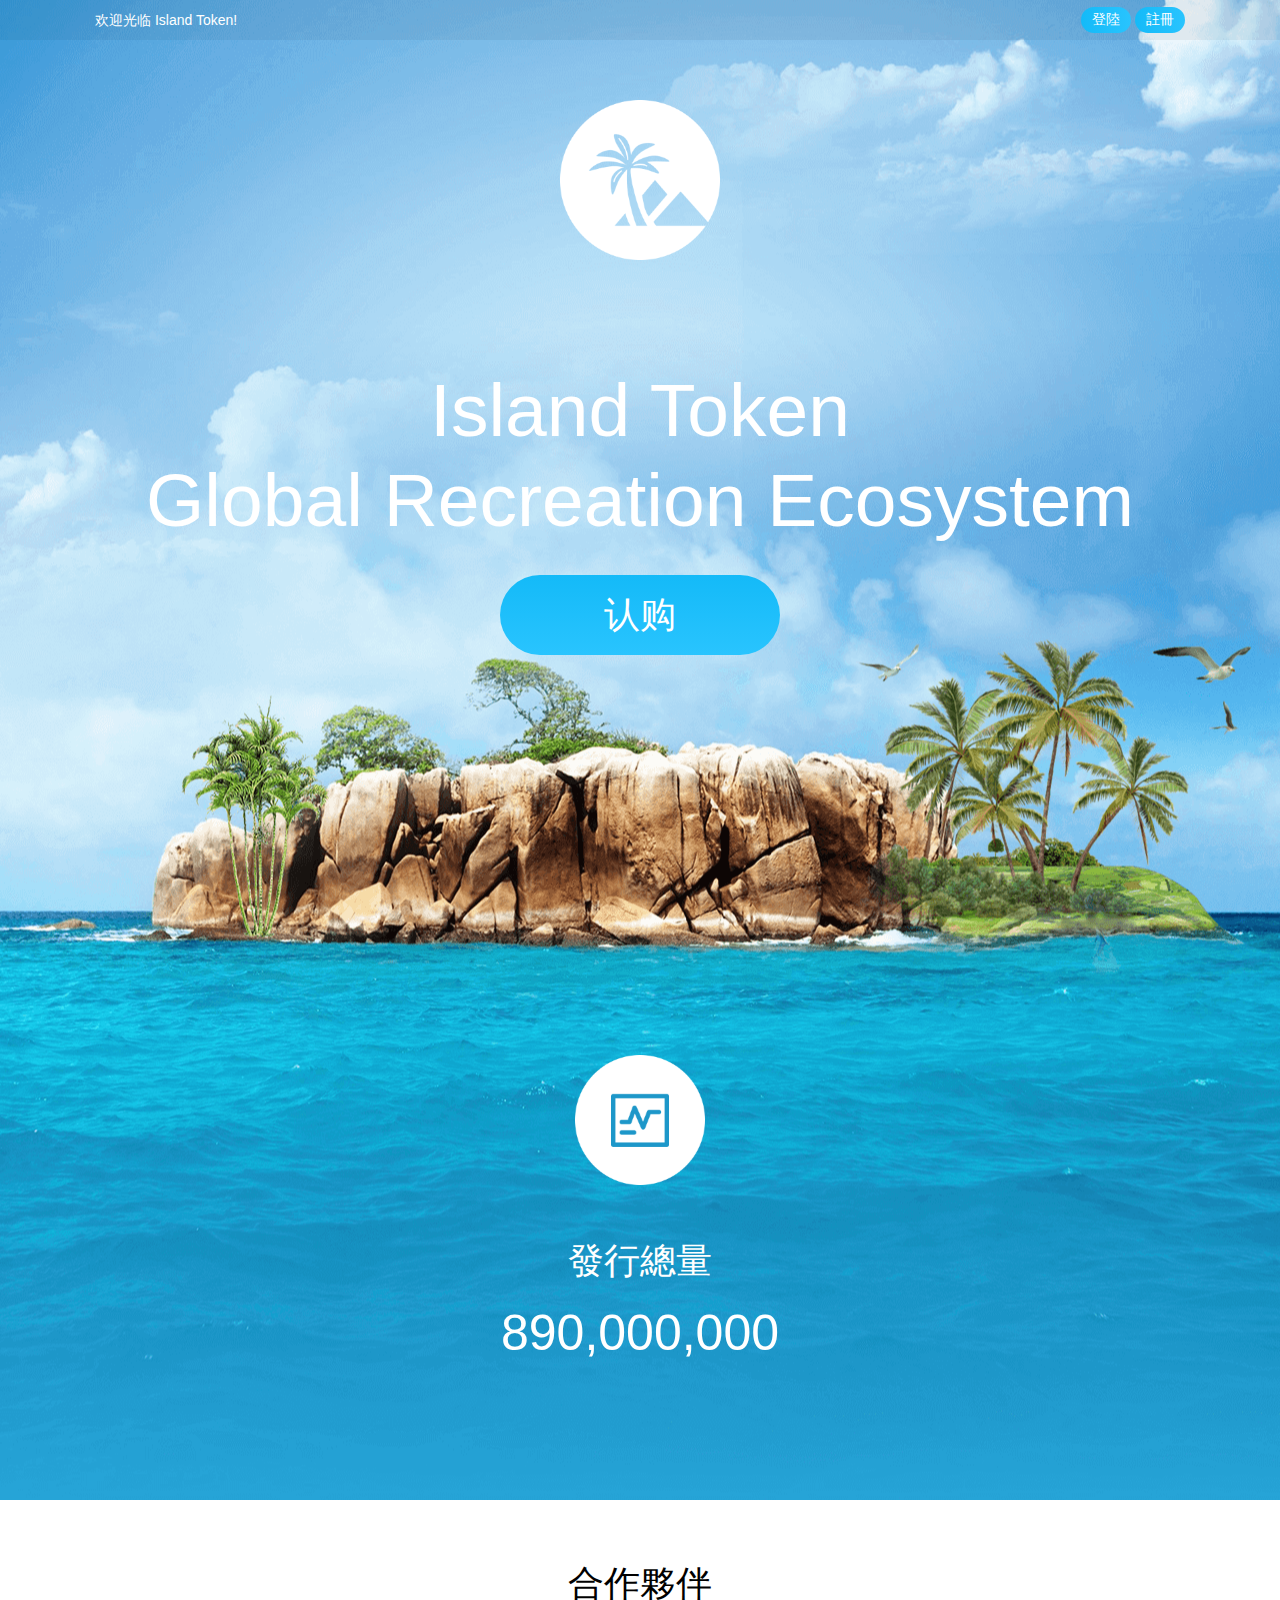
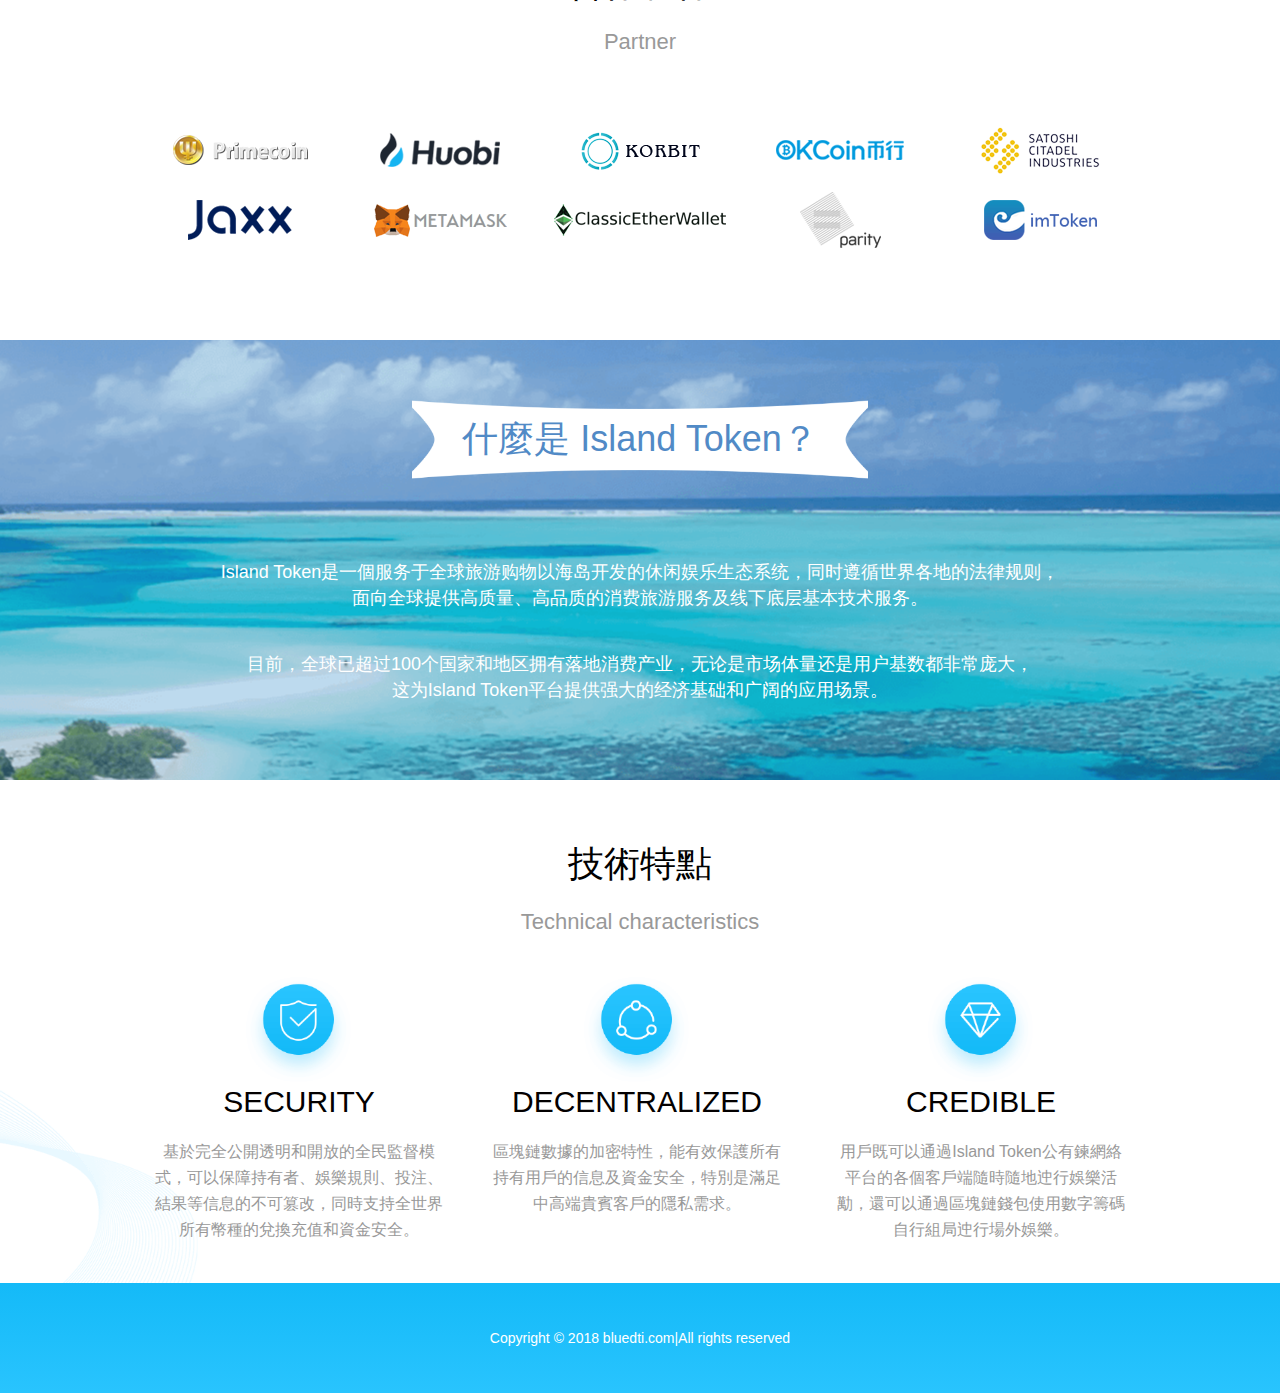
==== index.html @ f6ecfe2a "no message" ====
<!DOCTYPE html>
<html>
	<head>
		<meta charset="utf-8" />
		<title>Island Token</title>
		<link rel="stylesheet" href="css/common.css" />
		<link rel="stylesheet" href="css/index.css" />
	</head>
	<body>
		<header>
			<div class="clearfix container">
				<div class="fl">
					<span>欢迎光临 Island Token!</span>
				</div>
				<div class="fr">
					<div class="loginBefore">
						<button onclick="login()">登陸</button>
						<button onclick="register()">註冊</button>
					</div>
					<div class="loginAfter">
						<span id="userInfo">zhangsan</span>
						<button onclick="quit()">退出</button>
					</div>
				</div>
			</div>
		</header>
		<!--發行總量-->
		<section class="totalIssued">
			<div class="islandLogo">
				<img src="img/islandLogo.png">
			</div>
			<div class="islandTitle">
				<p>Island Token</p>
				<p>Global Recreation Ecosystem</p>
				<div class="subscriptionBox">
					<button onclick="subscription()">认购</button>
				</div>
			</div>
			<div class="totalNumImg">
				<img src="img/totalNum.png">
			</div>
			<div class="totalNumBox">
				<p>發行總量</p>
				<p>890,000,000</p>
			</div>
		</section>
		<!--合作夥伴  機構持有-->
		<section class="commonBox partner">
			<div class="commonBoxTitle">
				<h3 class="fontChina">合作夥伴</h3>
				<p class="fuTitle">Partner</p>
			</div>
			<div class="container dislayNone" id="hzdw">
				<div class="swiper-container">
					<div class="swiper-wrapper">
						<div class="swiper-slide">
							<img src="img/pt/gatehub@2x.png">
							<img src="img/pt/hubi.png">
							<img src="img/pt/korbit@2x.png">
							<img src="img/pt/logoNew.png">
							<img src="img/pt/sci@2x.png">
						</div>
					</div>
				</div>
				<div class="swiper-container">
					<div class="swiper-wrapper">
						<div class="swiper-slide">
							<img src="img/qb/Free-Converter.png">
							<img src="img/qb/huli.png">
							<img src="img/qb/logo-myetherwallet.png">
							<img src="img/qb/logo-small.png">
							<img src="img/qb/token-logo.png">
						</div>
					</div>
				</div>
			</div>

		</section>
		<!--介紹-->
		<section class="splitzone commonBox">
			<div class="commonBoxTitle synopsisContentTb">
				<h3 class=" fontChina colorOrigin"><a class=" synopsisContentTitle colorBlue" href="javascript:void(0);">什麼是 Island Token？</a></h3>
			</div>
			<div class="container synopsisContent">
				<p class="synopsisCon colorWhite">Island Token是一個服务于全球旅游购物以海岛开发的休闲娱乐生态系统，同时遵循世界各地的法律规则，<br>面向全球提供高质量、高品质的消费旅游服务及线下底层基本技术服务。</p>
				
				<p class="synopsisCon colorWhite">目前，全球已超过100个国家和地区拥有落地消费产业，无论是市场体量还是用户基数都非常庞大，<br>这为Island Token平台提供强大的经济基础和广阔的应用场景。</p>
			</div>
		</section>

		<!--技術特點-->
		<section class="commonBox ourValue" style="height:auto;">
			<div class="commonBoxTitle">
				<h3 class="fontChina">技術特點</h3>
				<p class="fuTitle">Technical characteristics</p>
			</div>
			<div class="container ourValueContent">
				<div class="clearfix">
					<div class="ourValueCell fl">
						<h4>
							<img src="img/security.png" />
						</h4>
						<h4>SECURITY</h4>
						<p>基於完全公開透明和開放的全民監督模式，可以保障持有者、娛樂規則、投注、結果等信息的不可篡改，同時支持全世界所有幣種的兌換充值和資金安全。</p>
					</div>
					<div class="ourValueCell fl">
						<h4>
							<img src="img/decentralized.png" />
						</h4>
						<h4>DECENTRALIZED</h4>
						<p>區塊鏈數據的加密特性，能有效保護所有持有用戶的信息及資金安全，特別是滿足中高端貴賓客戶的隱私需求。</p>
					</div>
					<div class="ourValueCell fr">
						<h4>
							<img src="img/credible.png" />
						</h4>
						<h4>CREDIBLE</h4>
						<p>用戶既可以通過Island Token公有鍊網絡平台的各個客戶端隨時隨地迚行娛樂活勱，還可以通過區塊鏈錢包使用數字籌碼自行組局迚行場外娛樂。</p>
					</div>
				</div>
			</div>
		</section>

		<footer>
			<p>Copyright © 2018 bluedti.com|All rights reserved</p>
		</footer>
		
		
		<!--彈窗-->
		<div class="propUp" id="propUp">
			
		</div>
		<script id="subsciptionHtml" type="text/html">
			<div class="loginBox subBox">
				<p>
					<img src="img/close.png" onclick="closeDailog()" />
				</p>
				<h3>请选择套餐</h3>
				<div class="packageList" id="subList">
					<div class="listCell" onclick="chooseTc(this)">
						1000
						<img src="img/choose.png">
					</div>
					<div class="listCell" onclick="chooseTc(this)">
						1000
						<img src="img/choose.png">
					</div>
					<div class="listCell"  onclick="chooseTc(this)">
						1000
						<img src="img/choose.png">
					</div>
					<div class="listCell" onclick="chooseTc(this)">
						1000
						<img src="img/choose.png">
					</div>
					<div class="listCell" onclick="chooseTc(this)">
						1000
						<img src="img/choose.png">
					</div>
					<div class="listCell" onclick="chooseTc(this)">
						1000
						<img src="img/choose.png">
					</div>
					<div class="listCell" onclick="chooseTc(this)">
						1000
						<img src="img/choose.png">
					</div>
					<div class="listCell" onclick="chooseTc(this)">
						1000
						<img src="img/choose.png">
					</div>
				</div>
				<div class="commonDiv loginBtnBox">
					<button class="chooseBtn" onclick="subsFun()">确定</button>
				</div>
			</div>
		</script>
		<!--注册-->
		<script id="righterHtml" type="text/html">
			<div class="loginBox registerBox">
				<p>
					<img src="img/close.png" onclick="closeDailog()" />
				</p>
				<h3>會員注册</h3>
				<div class="inputBox userInput">
					<input placeholder="請輸入您的用戶名" id="username">
				</div>
				<div class="inputBox pswInput">
					<input placeholder="請輸入您的密碼" type="password" id="password">
				</div>
				<div class="inputBox pswInput">
					<input placeholder="請確認您的密碼" type="password" id="surePsw">
				</div>
				<div class="inputBox userNameInput">
					<input placeholder="請輸入您的姓名" id="realname">
				</div>
				<div class="inputBox pswInput">
					<input placeholder="請確認您的手機號" id="phone">
				</div>
				<div class="inputBox codeInput">
					<input placeholder="請輸入邀請碼" id="invitationcode">
					<button onclick="checkCode()">檢驗邀請碼</button>
				</div>
				<div class="inputBox codeInput">
					<select id="place">
						<option value="">請選擇位置</option>
					</select>
				</div>
				<div class="commonDiv loginBtnBox">
					<button class="registerBtn" onclick="registerFun()">註冊</button>
				</div>
			</div>
		</script>
		<!--登陆-->
		<script id="loginHtml" type="text/html">
			<div class="loginBox">
				<p>
					<img src="img/close.png" onclick="closeDailog()" />
				</p>
				<h3>會員登陸</h3>
				<div class="inputBox userInput">
					<input placeholder="請輸入您的用戶名" id="username">
				</div>
				<div class="inputBox pswInput">
					<input placeholder="請輸入您的密碼" type="password" id="password">
				</div>
				<div class="inputBox codeInput">
					<input placeholder="請輸入您的驗證碼" id="verCode">
					<img id="code" onclick="getVerifyCode()">
				</div>
				<p class="commonDiv fogetLink"><a onclick="register()">立即注册</a></p>
				<div class="commonDiv loginBtnBox">
					<button class="registerBtn" onclick="loginFun()">登陸</button>
				</div>
			</div>
		</script>
		<script src="js/jquery-1.9.1.js"></script>
		<script src="js/index.js"></script>
	</body>
</html>
---- css/common.css ----
@charset "utf-8";
body, p,div, dl, dt, dd, ul, ol, li, h1, h2, h3, h4, h5, h6, pre, code, form, fieldset, legend, input, button, textarea, p, blockquote, th, td { margin: 0; padding: 0;  font-family: "arial"; }
fieldset, img{
    margin:0; padding:0;
    }
body, div, dl, dt, dd, ul, ol, li, h1, h2, h3, h4, h5, h6, pre, code, form, fieldset, legend, input, button, textarea, p, blockquote, th, td { margin: 0; padding: 0;  font-family: "arial"; }
fieldset, img { border: 0; }
ul, ol, li { list-style: none; font-family:'Microsoft YaHei'; }

/* remember to define focus styles! */
:focus { outline: 0; }
address, caption, cite, code, dfn, em, strong, th, var, optgroup { font-style: normal; font-weight: normal; }
h1, h2, h3, h4, h5, h6 { font-size: 100%; font-weight: normal; }
abbr, acronym { border: 0; font-variant: normal; }
input, button, textarea, select, optgroup, option { font-family: inherit; font-size: inherit; font-style: inherit; font-weight: inherit; background-color: #fff; border: none;}
code, kbd, samp, tt { font-size: 100%; }
a{text-decoration:none;}
a:hover{
    text-decoration: none;
}
/*@purpose To enable resizing for IE */
/*@branch For IE6-Win, IE7-Win */
input, button, textarea{ *font-size: 100%;}
ol, ul { list-style: none; }

/* tables still need 'cellspacing="0"' in the markup */
table,tr,td { border-collapse: collapse; border-spacing: 0; margin:0;padding:0;}
caption, th { text-align: left; }
sup, sub { font-size: 100%; vertical-align: baseline; }

/* remember to highlight anchors and inserts somehow! */
blockquote, q { quotes: none; }
blockquote:before, blockquote:after, q:before, q:after { content: ''; content: none; }

/**Common Css**/
.fr { float: right; *display: inline;}
.fl { float: left; *display: inline;}
/*文本超出显示省略号*/
.ehn, .otw, .tow { text-overflow: ellipsis; overflow: hidden; white-space: nowrap; }
/*清除浮动*/
.clearfix { clear: both; *zoom:1;}
.clearfix:after { display: block; clear: both; content: "\0020"; visibility: hidden; height: 0; }
fieldset,img{border:0;}
ol,ul{list-style:none;}
a{text-decoration:none;}
h1,h2,h3{font-weight:normal;}
input{outline:none;}
table{border-collapse:collapse;}
.wrapper{text-align:center;border-radius:4px;padding:80px 0; width:960px;margin:20px auto;background:#fff;position:relative;}
.wrapper h2{font-size:26px; color:#fff;}
#recodeTab, #showBit{width:92%;margin:40px auto 0 auto;}
#recodeTab thead tr, #showBit thead tr{background:#f88b30;color:#fff;font-size:16px;}
#recodeTab tr{height:50px;line-height:50px;border-bottom:1px solid #de7c2c;}
#recodeTab tbody tr,#showBit tbody tr{font-size:14px;color:#fff;}
#recodeTab tbody tr:nth-child(even){background:#f8f8f8;}
.modifyBtn{font-size:14px;color:#f88a2f;height:25px;padding:5px 14px;border:1px solid #f88a2f;border-radius:18px;cursor:pointer;}
a.modifyBtn:hover{color:#fff;background:#f88b30;}
.pageList{margin-top:20px;}
.pageList a,.pageList span{cursor:pointer;display:inline-block;font-size:12px;margin-right:5px;border:1px solid #999999;color:#000;padding:5px 8px;border-radius:4px;}
.pageList a.active{color:#fff;background:#f88a2f;border:1px solid #f88a2f;}
.formWrap{width:600px;margin:0 auto;}
.formWrap p{text-align:left;border-radius:18px;border:1px solid #ee852e;padding:10px 20px;margin-top:10px;color:#fff;}
.formWrap input {outline:none;background:transparent;border:none;min-width:300px;color:#fff;}
.wrapper1{width:690px;}
.wrapper1 .formWrap{width:380px;}
.wrapper1 .formWrap input{min-width:200px;}
.wrapper1 .formWrap p{padding:10px;}
.wrapper1 img{vertical-align: middle;}
.submit{font-size:18px;border-radius:18px;display:block;color:#fff;background:#f88a2f;height:50px;line-height:50px;margin:20px auto 0 auto;width:380px;cursor:pointer;}
a.submit:hover{background:#f88b30;}
.login,.register,.subscription,.recode,.Recharge,.walletDiv,#bitCoin{display:none;position:absolute;left:50%;transform:translateX(-50%);margin:0 auto;}
.login,.register,.Recharge,.walletDiv{top:106px;background:url('../img/bgLogin.png') no-repeat;}
.subscription,.recode{top:164px;background:url('../img/bgRecord.png') no-repeat;}
.subscription,#bitCode,.recode,#bitCoin{
	background: -moz-linear-gradient(top, #f88a30 0%, #0f0918 100%);
    background: -webkit-gradient(linear, left top, left bottom, color-stop(0%,#f88a30), color-stop(100%,#0f0918));
    background: -webkit-linear-gradient(top, #f88a30 0%,#0f0918 100%);
    background: -o-linear-gradient(top, #f88a30 0%,#0f0918 100%);
    background: -ms-linear-gradient(top, #f88a30 0%,#0f0918 100%);
	background: linear-gradient(to bottom, #f88a30 0%,#0f0918 100%);
	
}
.close{display:block;position:absolute;right:20px;top:20px;width:30px;height:30px;background:url('../img/closeX.png') no-repeat;}
.wrapper1 .formWrap input#verificationCode1, .wrapper1 .formWrap input#verificationCode2{min-width:100px;width:204px;}
#validateCodeImg1{width:50px;}
@media screen and (max-width: 1000px) {
    .wrapper{width:90%;}
    .formWrap{width:80%;}
    .wrapper1{width:80%;}
    .wrapper1 .formWrap{width:60%;}
    .formWrap input{min-width:0;}
    .wrapper1 .formWrap input{min-width:0;}
    .wrapper1 .formWrap input#verificationCode1, .wrapper1 .formWrap input#verificationCode2{min-width:0;width:auto;}
    .submit{width:auto;}
    .onlineSection p{margin-left:0;}
    .col2 div{display:block;}
    .futureInfoBox p:first-child{margin-top:0;}
}
.logo{padding:10px 0;}
img{vertical-align: middle;}
.detailHeader{height:100px;background:#281004;}
.back{color:#fff;margin-left:20px;display:inline-block;border:2px solid #3b251b;border-radius:16px;padding:6px 10px;font-size:16px;}
.back img{margin-right:4px;}
.sectionWrap{max-width:1000px;margin:30px auto 60px auto;text-align:center;}
.applicationTitle{color:#f88a2f;font-size:38px;text-align:center;margin-top:80px;margin-bottom:60px;}
.applicationTitle:after{width:172px;height:20px;content:"";background:url('../img/titleRight.png') no-repeat;display:inline-block;}
.applicationTitle:before{width:172px;height:20px;content:"";background:url('../img/titleLeft.jpg') no-repeat;display:inline-block;}
.titleBox{text-align:left;margin-bottom:40px;}
.titleBox p{color:#666;font-size:18px;}
.titleBox h3{font-size:30px;}
.onlineSection{background:url('../img/onlineBg.jpg') no-repeat;height:220px;}
.mt40{margin-top:40px;}
.mt20{margin-top:20px;}
.f16{font-size:16px;}
.fWhite{color:#fff;}
.onlineSection p{margin-left:340px;color:#fff;max-width:600px;text-align:left;}
.onlineSection p:first-child{font-size:18px;padding-top:60px;}
.onlineSection p.enSize,.enSize{font-size:12px;color:#999;line-height:20px;}
.littleSection{font-size:18px;color:#333;margin-top:40px;}
.col2:after{content:"";display:block;height:1px;clear:both;}
.col2 div{display:inline-block;vertical-align:top;}
.futureImgBox{width:490px;}
.futureImgBox img{width:100%;}
.futureInfoBox{max-width:460px;margin-left:20px;text-align:left;}
.futureInfoBox p:first-child{font-size:16px;margin-top:60px;}
.entertainmentSection{background:url('../img/entertainmentBg.jpg') no-repeat;height:370px;}
.bitInfoBox{max-width:300px;margin-left:20px;margin-top:60px;}
.bitInfoBox p:not(:first-child){text-align:left;}
.bitInfoBox p:nth-child(2){color:#fff;font-size:14px;}
.introBox{max-width:600px;margin-top:70px;margin-left:40px;}
.introBox p{text-align:left;}
.introBox p:first-child{font-size:16px;color:#fff;}
.industryBox{max-width:490px;}
.industrySection>div:last-child{margin-left:20px;}
.industryBox p{text-align:left;}
.industryBox1{background:url('../img/industryBg3.jpg') no-repeat;height:220px;margin-top:40px;}
.industryBox1 p{max-width:710px;text-align:center;margin:0 auto;}
.industryBox1 p:first-child{color:#fff;padding-top:80px;font-size:16px;}
.singleBox{max-width:320px;margin-top:40px;}
.singleBox>div{display:inline-block;vertical-align:top;}
.iconBox{max-width:70px;margin-right:20px;}
.iconInfoBox{max-width:230px;text-align:left;}
.iconInfoBox p:first-child{font-size:24px;}
.iconInfoBox p:last-child{font-size:16px;color:#999;}
.offilineSection div{display:inline-block;position:relative;margin-top:10px;text-align:center;}
.spanLine p{position:absolute;bottom:6px;color:#fff;left:50%;transform:translateX(-50%);}
/* 20180330 */
.topNav{display:inline-block;margin-right:80px;margin-top:38px;margin-left:60px;}
.topNav a{color:#fff;display:inline-block;min-width:100px;text-align:center;font-size:16px;}
.topNav a.curActive{color:#f88a2f;border-bottom:1px solid #f88a2f;padding-bottom:40px;}
/* 落地场地 */
.landBg{background:url('../images/landBg.png') no-repeat #521501;}
.opacityBg{background:rgba(40,16,4,0.5);}
.placeBox{background:rgba(0,0,0,0.5);padding:10px 20px 40px 20px;}
.placeTitle{font-size:24px;color:#f88a2f;}
.blockBox{display:flex;justify-content:space-between;flex-wrap:wrap;margin-top:20px;}
.blockList{box-sizing:border-box;color:#fff;text-align:left;background:rgba(52,22,13,0.5);border:1px solid #3c1f16;padding:10px 20px;margin-top:10px;}
.blockList h3{color:#dac896;font-size:16px;border-bottom:1px solid #dac896;padding-bottom:10px;}
.blockList p{margin-top:10px;padding-right:40px;box-sizing:border-box;}
.blockList p img{margin-right:6px;}
#currency option{background:transparent;padding:10px;}
#bitCode{display:none;}
#bitCode h3,#bitCode span{color:#fff;}
#bitCode{
			width:100%;
			box-sizing:border-box;
			padding: 100px 60px 50px 40px;
			border: 2px solid #F88A2F;
			border-radius: 10px;
			/* background-color: rgba(0,0,0,0.6); */
			margin-bottom: 50px;
			position:absolute;
			z-index:9999;
			top:100px;
			text-align:center;
		}
#bitCode p{width:auto;display:none;margin-top:10px;}
#bitCode img{width:200px;height:200px;}
.rentalBtn{
 	height: 40px;
    width: 160px;
    border-radius: 20px;
    cursor: pointer;
    border: 2px solid #F88A2F;
    color: #F88A2F;
    background: transparent;
    margin-right: 10px;
    margin-top:20px;
 }
---- css/index.css ----
.colorOrigin{
	color: #f88a2f;
}
.colorWhite{
	color: white;
}
.bgOrigin{
	background: #f88a2f;
}
.bgWhite{
	background: rgba(247,140,47,0.1);
	border:2px solid #f88a2f;
}
.colorBlue{
	color: #518AC6;
}
/*header*/
header{
	background: rgba(0,0,0,0.05);
	height: 40px;
	color: #fff;
	position: absolute;
	top: 0;
	left: 50%;
	width: 100%;
    transform: translateX(-50%);
}
header .fl{
	line-height: 40px;
	font-size: 14px;
}
.loginAfter,.loginBefore{
	display: none;
}
.loginBefore{
	font-size: 14px;
}
.loginBefore button,.loginAfter button{
	display: inline-block;
	color: #fff;
	width: 50px;
	height: 26px;
	cursor: pointer;
	margin-top: 7px;
	border-radius: 13px;
	background: linear-gradient(to right,#14BAF8,#29C4FE);
}
.loginAfter span{
	display: inline-block;
	color: #fff;
	line-height: 40px;
}
.container{
	width: 1090px;
	margin: 0 auto;
}
.partner .container{
	width: 1200px;
}
.btn{
	background: #f88a2f;
	font-size: 18px;
	cursor: pointer;
}
.loginBtn{
	height: 30px;
	width: 120px;
	border-radius: 15px;
	color: #fff;
	margin-top: 34px;
}
.loginWord{
	line-height: 70px;
	font-size: 18px;
	display: inline-block;
}


/*synopsis*/
.commonBox{
	width: 100%;
	height: 440px;
	background-size: cover;
}
.commonBoxTitle{
	text-align: center;
}
.commonBoxTitle h3{
	font-family: arial;
	font-size: 36px;
	padding-top: 60px;
	padding-bottom: 20px;
}
.commonBoxTitle p{
	/*width: 100px;
	height: 3px;
	background: #f88a2f;*/
	text-align: center;
	color: #999;
	font-size: 22px;
	/*transform: translateX(-50%);
    margin-left: 50%;*/
}
.synopsisContentTb,.partner .commonBoxTitle{
	margin-bottom: 60px;
}
.synopsisContentTb p.fuTitle{
	
}
/*total issued*/
.totalIssued{
	background: url(../img/bannerIndex.png) no-repeat center;
	height: 1500px;
}
.islandLogo{
	margin: 0px auto;
	text-align: center;
	padding-top: 100px;
}
.islandLogo img{
	width: 160px;
}
.islandTitle{
	margin-top: 105px;
	text-align: center;
}
.islandTitle p{
	font-size: 75px;
	line-height: 90px;
	color: #fff;
	min-width: 1000px;
	text-align: center;
}
.islandTitle .subscriptionBox{
	margin-top: 30px;
	text-align: center;
}
.islandTitle .subscriptionBox button{
	width: 280px;
	height: 80px;
	outline: none;
	border: none;
	font-size: 36px;
	color: #fff;
	cursor: pointer;
	border-radius: 40px;
	background: linear-gradient(to bottom, #14BAF8, #29C4FE);
}
.totalNumImg{
	margin-top: 400px;
	text-align: center;
}
.totalNumImg img{
	width: 130px;
}
.totalNumBox{
	margin-top: 40px;
	text-align: center;
	color: #fff;
}
.totalNumBox p{
	font-size: 36px;
	line-height: 72px;
}
.totalNumBox p:last-of-type{
	font-size: 50px;
}
.synopsis{
	background: url(../img/synopsis.jpg) no-repeat center;
}
.synopsisCon{
	font-size: 18px;
	text-align: center;
	line-height: 26px;
}
.synopsisContent .synopsisCon:first-child{
	padding-bottom: 40px;
}
.ourValue{
	background: url(../img/value.jpg) no-repeat center;
}
.ourValueContent .clearfix{
	padding: 40px 60px;
}
.ourValueCell{
	width: 288px;
}
.ourValueCell h4{
	text-align: center;
	font-size: 30px;
	margin-bottom: 20px;
	color: #030000;
	
}
.ourValueCell h4:first-child{
	margin-bottom: 0px;
}
.ourValueCell h4 img{
	width: 110px;
}
.ourValueCell p{
	text-align: center;
	font-size: 16px;
	line-height: 26px;
	color: #999;
}
.ourValueCell h5{
	text-align: center;
	font-size: 16px;
	line-height: 26px;
}
.ourValueCell h3,.ourValueCell span{
	text-align: center;
	font-size: 40px;
	line-height: 50px;
	border: 2px solid;
	border-radius: 25px;
    height: 50px;
    margin-bottom: 40px;
}
.ourValueCell span{
	padding-left: 20px;
	padding-right: 20px;
	display: inline-block;
	margin-bottom: 60px;
}
.ourValueContent .fl{
	margin-right: 50px;
}
.overview{
	background: url(../img/data.jpg) no-repeat center;
	background-size: cover;
}
.splitzone{
	background: url(../img/splitzone.jpg) no-repeat center;
}
.splitzoneBtn{
	text-align: center;
	padding-top: 160px;
}
.splitzoneBtn a{
	width: 300px;
	background: #000;
	height: 72px;
	border-radius: 40px;
	padding-top: 8px;
	display: inline-block;
}
.splitzoneBtnTitle{
	font-size: 36px;
}
.splitzoneBtnBody{
	font-size: 16px;
}
.synopsisContentTb p{
	background: #fff;
}
.synopsisContentTitle{
	display: inline-block;
    padding: 15px 50px;
    background: url(../img/linkBg.png) no-repeat center;
    background-size: cover;
}
.cooperative{
	background-color: #fff;
}
/*footer*/
footer{
	height: 110px;
	background: linear-gradient(to bottom, #14BAF8, #29C4FE);
}
footer p{
	line-height: 110px;
	color: #fff;
	font-size: 14px;
	text-align: center;
}

.textLeft{
	text-align: left!important;
}

.cooperativeBox img{
	height: 70px;
}
.cooperativeBox{
	width: 1000px;
}


.orangellow.button {
	animation-name: orangellowPulse;
	animation-duration: 1s;
	animation-iteration-count: infinite;
    -webkit-animation-name: orangellowPulse;
    -webkit-animation-duration: 1s;
    -webkit-animation-iteration-count: infinite;
}

@keyframes orangellowPulse{
	0% {
	    background-color: #fc9200;
	    -webkit-box-shadow: 0 0 9px #333;
	}
	50% {
	    background-color: #ffb515;
	    -webkit-box-shadow: 0 0 18px #ffb515;
	}
	
	100% {
	    background-color: #fc9200;
	    -webkit-box-shadow: 0 0 9px #333;
	}
}

.bb, .bb::before, .bb::after {
		  position: absolute;
		  top: 0;
		  bottom: 0;
		  left: 0;
		  right: 0;
		}
		.bb::before, .bb::after {
		  content: '';
		  z-index: -1;
		  margin: -5%;
		  color: #FFB515;
		  box-shadow: inset 0 0 0 2px;
		  animation: clipMe 8s linear infinite;
		}
		.bb::before {
		  animation-delay: -4s;
		}

@keyframes clipMe {
		  0%, 100% {
		    clip: rect(0px, 220.0px, 2px, 0px);
		  }
		  25% {
		    clip: rect(0px, 2px, 220.0px, 0px);
		  }
		  50% {
		    clip: rect(0px, 220.0px, 0px, 0px);
		  }
		  75% {
		    clip: rect(0px, 220.0px, 220.0px, 218.0px);
		  }
		}
		


.imgDemo {position:relative;}
.img1,.img2{position:absolute;}
.img1{top:60px;left: calc(50% - 95px);transform: translateX(-50%);animation:mymove 5s linear infinite;}
.img2{top:110px;left: 50%;transform: translateX(-50%);}
.img3{top: 0;}
.img4{top: 50px;}
@keyframes mymove{
	0% {
		-webkit-transform: rotate(0deg);
		transform: rotate(0deg);
	}
	100% {
		-webkit-transform: rotate(360deg);
		transform: rotate(360deg);
	}
}

.scckj{
	background: url(../img/price.png) no-repeat;
	width: 200px;
	height: 102px;
	margin-top: 40px;
}
.ltEnter{
	background: url(../img/enter.png) no-repeat;
	width: 200px;
	height: 43px;	
	margin-top: 50px;
}

.picMove{
	width: 200px;
	/*height: 70px;*/
	overflow: hidden;
	
}
.picMoveBox{
	width: 200px;
	/*animation: picMove 3s linear infinite;*/
}
.picMoveBox img{
	/*float: left;*/
}

@keyframes picMove{
	0% {

		-webkit-transform: translateX(0px);

	}	
	25% {
		transform: translateX(-200px);
	}
	50% {
		transform: translateX(-400px);
	}
	75% {
		transform: translateX(-200px);
	}
	100% {

		-webkit-transform: translateX(0px);

	}
}

#tabList{margin:0 5% 0 5%;position:absolute;text-align:center;width:90%;}
#tabList thead{background:rgb(50,50,50);color: #fff;}
#tabList thead tr{line-height: 40px;}
#tabList td{border: 5px solid #fff;}
#tabList tbody tr{margin-top: 10px;line-height: 35px;}
#demo{position:relative;width:1000px;margin:0 auto;margin-top: 25px;}
#demo #pre{position:absolute;left:0;top:100px;display: none;}
#demo #next{position:absolute;right:0;top:100px;display: none;}
#tbodyInfo tr{background:#ceced1;color: #ceced1;}
.colorTab{color: rgb(50,50,50);}
.jgcyDetail{
	background: #F88A2F;
}
.spanBtn{
	display: inline-block;
	padding: 2px 20px;
	margin-left: 10px;
	margin-right: 10px;
	line-height: 50px;
	border-radius: 25px;
	cursor: pointer;
}
.activeBtn{
	color: #fff;
	background: #F88A2F;
}
.dask{
	position: absolute;
	width: 890px;
	height: 155px;
	background: rgba(0,0,0,0.8);
	left: 55px;
    top: 50px;
    text-align: center;
    padding-top: 45px;
}
.timeJg{
	display: inline-block;
	vertical-align: top;
	margin-left: 25px;
}
.timeJg .timeJgW{
	font-size: 16px;
	line-height: 26px;
}
.timeJg .timeJgN{
	font-size: 40px;
	display: inline-block;
	border: 2px solid #F88A2F;
	padding: 2px 10px;
	border-radius: 25px;
}

.swiper-slide img{
	float: left;
}
.swiper-container{
	padding-left: 100px;
}
.priceJg{
	font-size: 16px;
}


@media only screen and (max-width: 1200px) {
	.container{
		width: 100%!important;
	}
	.swiper-container{
		padding-left: 0px;
	}
	.ourValueContent .clearfix{
		padding: 10px auto;
	}
	.ourValueContent .fl{
		margin-right:5%;
	}
	.ourValueCell{
		width: 30%;
	}
	.boxScreenBody{
		width: 50%;
	}
	.screenDisplay{
		display: none;
	}
	.swiper-slide img{
		width: 20%;
	}
	.dask{
		width: 89%;
	}
	.ltEnter{
		margin-right: 5%;
	}
	.scckj{
		margin-left: 5%;
	}
	.ourValueCell h5,.btn,.priceJg,.bannerBtn button,.ourValueCell p,.synopsisCon{
		    font-size: 22px;
	}
	.ourValueCell h4{
		 font-size: 30px;
	}
	.commonBoxTitle h3{
		padding-top: 20px;
		padding-bottom: 10px;
	}
	
}


/*登陸彈窗*/
.propUp{
	position: fixed;
	width: 100%;
	height: 100%;
	background: rgba(0,0,0,0.3);
	top: 0;
	left: 0;
	display: none;
}
.loginBox{
	width: 525px;
	height: 445px;
	box-sizing: border-box;
	padding: 20px;
	background: #fff;
	position: absolute;
	top: 20%;
	border-radius: 6px;
	left: 50%;
	transform: translateX(-50%);
}
.loginBox p:first-child{
	text-align: right;
}
.loginBox p:first-child img{
	cursor: pointer;
}
.loginBox h3{
	color: #333;
	font-size: 26px;
	text-align: center;
}
.inputBox{
	width: 380px;
	height: 46px;
	position: relative;
	margin: 0 auto;
	margin-bottom: 20px;
	border-radius:5px;
	border: 1px solid #eee;
}
.inputBox input,.inputBox select{
	width: 100%;
	height: 100%;
	outline: none;
	background: transparent;
	border: none;
	padding-left: 45px;
	box-sizing: border-box;
}

.userInput{
	margin-top: 36px;
	background: url(../img/user.png) no-repeat 6px;
}
.userNameInput{
	background: url(../img/user.png) no-repeat 6px;
}
.pswInput{
	background: url(../img/psw.png) no-repeat 6px;
}
.codeInput{
	background: url(../img/code.png) no-repeat 6px;
}
.codeInput img{
	position: absolute;
	right: 10px;
	top: 10px;
    width: 100px;
    height: 26px;
}
.codeInput button{
	position: absolute;
	right: 10px;
	top: 10px;
    width: 100px;
    height: 26px;
    border: none;
    outline: none;
    border-radius: 13px;
    background: linear-gradient(to right,#14BAF8,#29C4FE);
    color: #fff;
    cursor: pointer;
}
.commonDiv{
	width: 380px;
	margin: 0 auto;
}

.fogetLink{
	text-align: right;
	color: #999;
}
.fogetLink a{
	color: #999;
	font-size: 14px;
	cursor: pointer;
}
.loginBtnBox button{ 
	width: 100%;
	height: 46px;
	background: linear-gradient(to right,#14BAF8,#29C4FE);
	border-radius: 23px;
	color: #fff;
	font-size: 18px;
	outline: none;
	border: none;
	cursor: pointer;
	margin-top: 20px;
}
.registerBox{
	height: auto;
	top: 15%;
}
.subBox{
	width: 1090px;
	height: auto;
	padding: 20px 64px;
}
.subBox .commonDiv{
	width: 224px;
}
.subBox .commonDiv button{
	height: 86px;
	border-radius: 40px;
	font-size: 36px;
}
.packageList{
	display: flex;
	 flex-wrap: wrap;
	margin-top: 86px;
}
.listCell{
	flex: 0 1 auto;
	width: 200px;
	height: 150px;
	text-align: center;
	line-height: 150px;
	border-radius: 10px;
	color: #666;
	font-size: 42px;
	cursor: pointer;
	background: #fff;
	box-shadow:0px 0px 30px 0px rgba(0,0,0,0.1);
	position: relative;
	margin-right: 50px;
	margin-bottom: 50px;
	user-select: none;
}
.listCell img{
	position: absolute;
	top: 10px;
	right: 10px;
}
.listCell:nth-child(4),.listCell:nth-child(8){
	margin-right: 0px;
}
.listCell.active{
	color: #fff;
	background: linear-gradient(to right,#14BAF8,#29C4FE);
	box-shadow:0px 0px 30px 0px rgba(21,186,248,0.3);
}
@media only screen and (max-width: 1200px) {
	.islandTitle p{
		font-size: 60px;
		min-width: 400px;
		width: 100%;
	}
	.loginBox{
		width: 90%;
		height: auto;
	}
	.inputBox {
		width: 90%;
	}
}
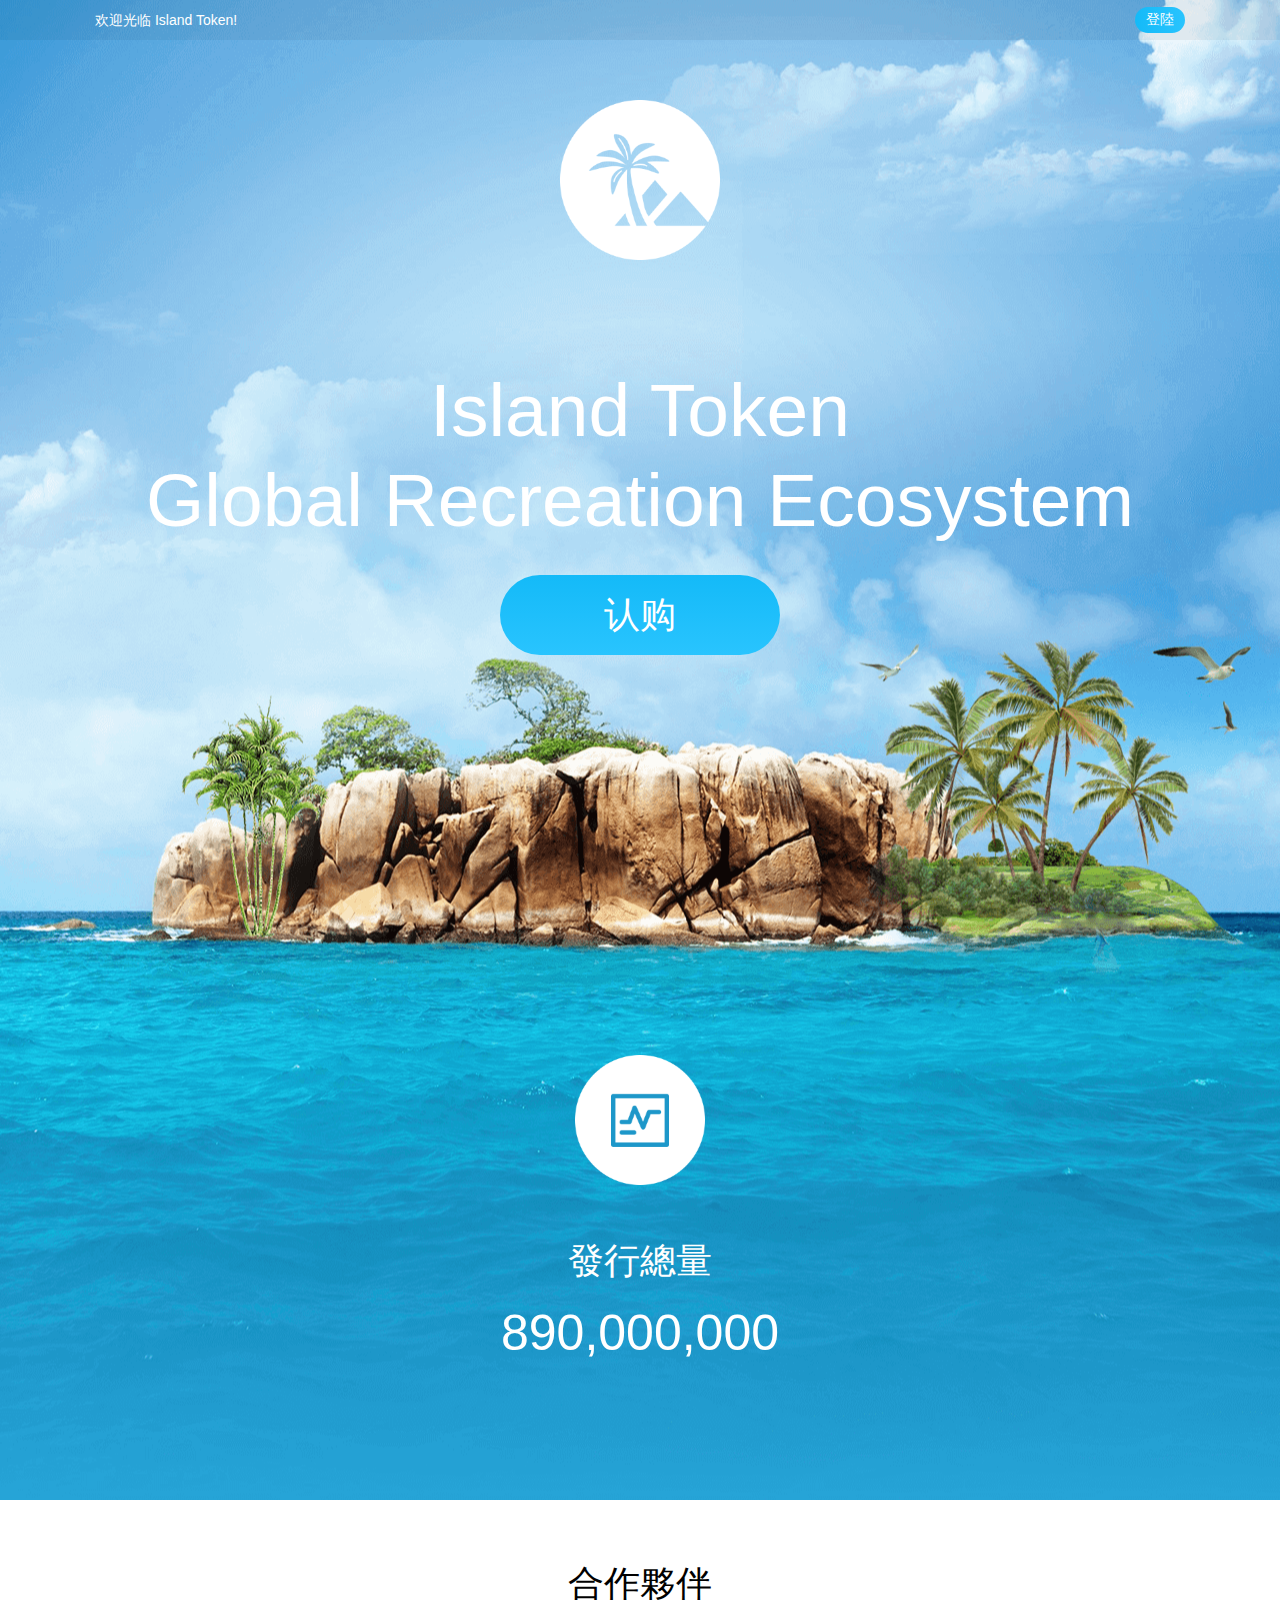
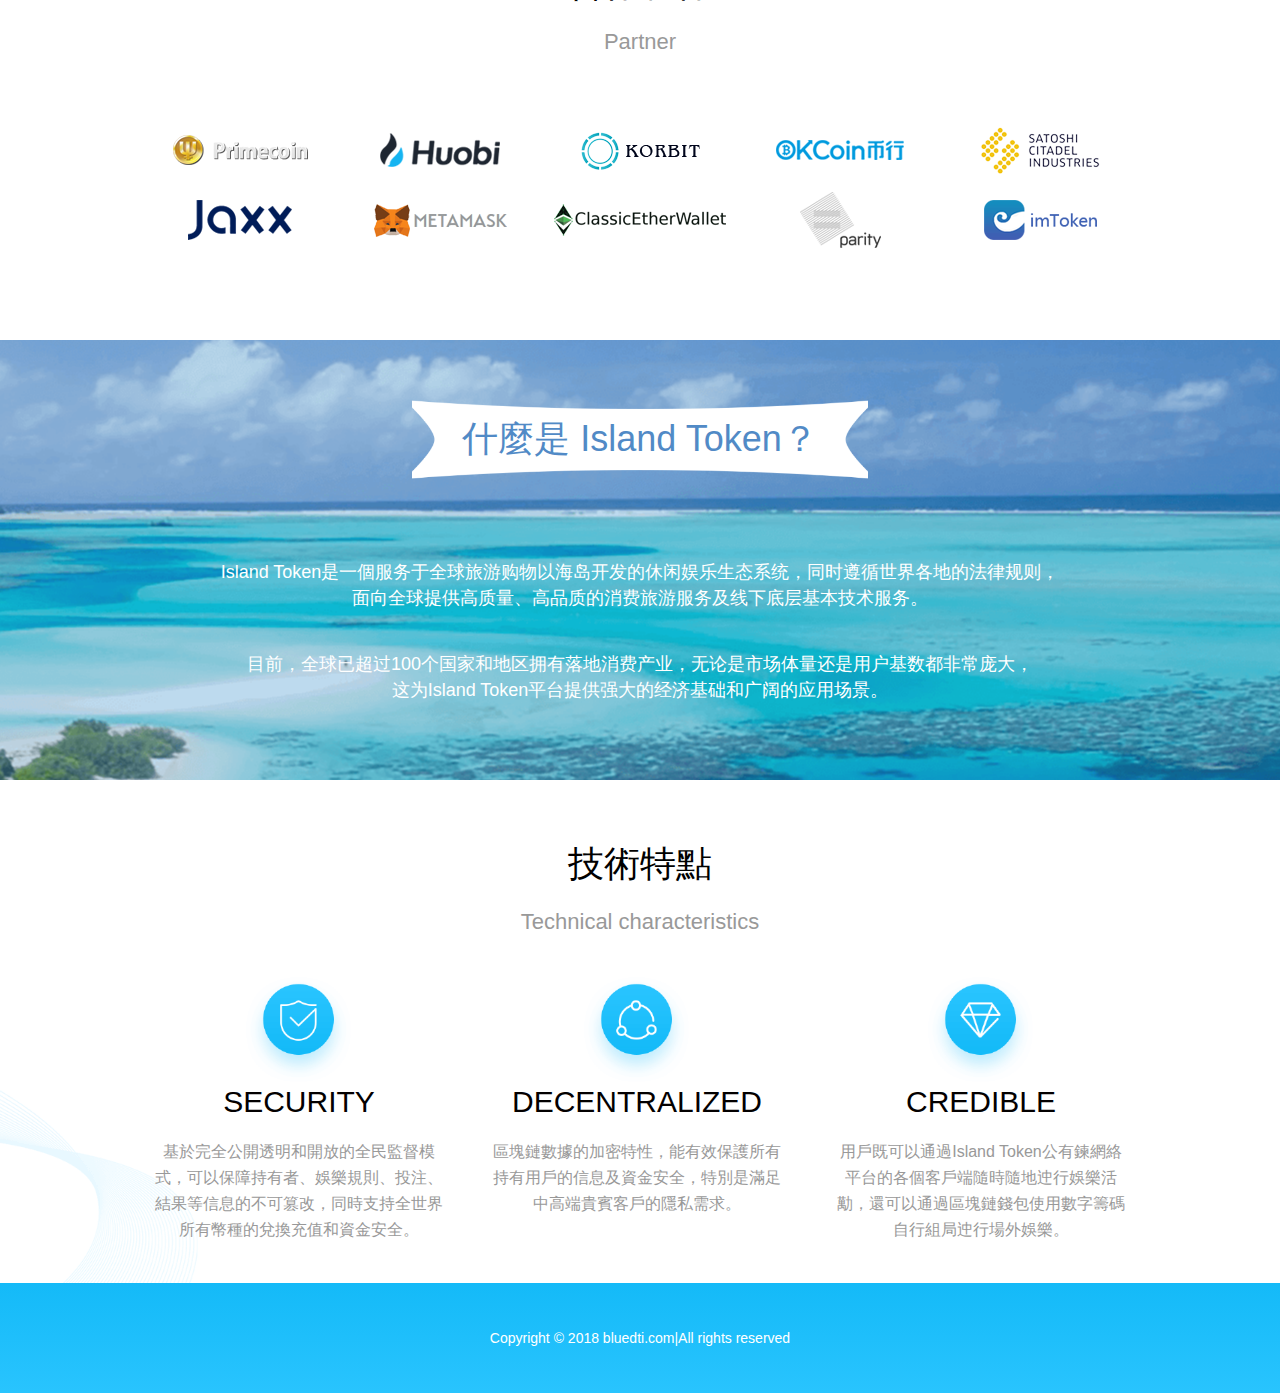
==== commit 468f5bb7: "no message" ====
--- a/index.html
+++ b/index.html
@@ -15,11 +15,12 @@
 				<div class="fr">
 					<div class="loginBefore">
 						<button onclick="login()">登陸</button>
-						<button onclick="register()">註冊</button>
+						
 					</div>
 					<div class="loginAfter">
 						<span id="userInfo">zhangsan</span>
 						<button onclick="quit()">退出</button>
+						<button onclick="register()">註冊</button>
 					</div>
 				</div>
 			</div>
@@ -185,6 +186,11 @@
 				<div class="inputBox userInput">
 					<input placeholder="請輸入您的用戶名" id="username">
 				</div>
+				<div class="inputBox userNameInput">
+					<select id="goodsId">
+						<option value="">请选择套餐</option>
+					</select>
+				</div>
 				<div class="inputBox pswInput">
 					<input placeholder="請輸入您的密碼" type="password" id="password">
 				</div>
@@ -197,17 +203,23 @@
 				<div class="inputBox pswInput">
 					<input placeholder="請確認您的手機號" id="phone">
 				</div>
-				<div class="inputBox codeInput">
+				<div class="inputBox pswInput">
+					<input placeholder="请输入推荐人" id="recommendName" >
+				</div>
+				<div class="inputBox pswInput">
+					<input placeholder="请输入安置人" id="seatName" onblur="qrySeatNo()">
+				</div>
+				<!--<div class="inputBox codeInput">
 					<input placeholder="請輸入邀請碼" id="invitationcode">
 					<button onclick="checkCode()">檢驗邀請碼</button>
-				</div>
+				</div>-->
 				<div class="inputBox codeInput">
 					<select id="place">
 						<option value="">請選擇位置</option>
 					</select>
 				</div>
 				<div class="commonDiv loginBtnBox">
-					<button class="registerBtn" onclick="registerFun()">註冊</button>
+					<button class="registerBtn" onclick="regChildNo()">註冊</button>
 				</div>
 			</div>
 		</script>
--- a/css/index.css
+++ b/css/index.css
@@ -641,7 +641,7 @@
 }
 .registerBox{
 	height: auto;
-	top: 15%;
+	top: 8%;
 }
 .subBox{
 	width: 1090px;
